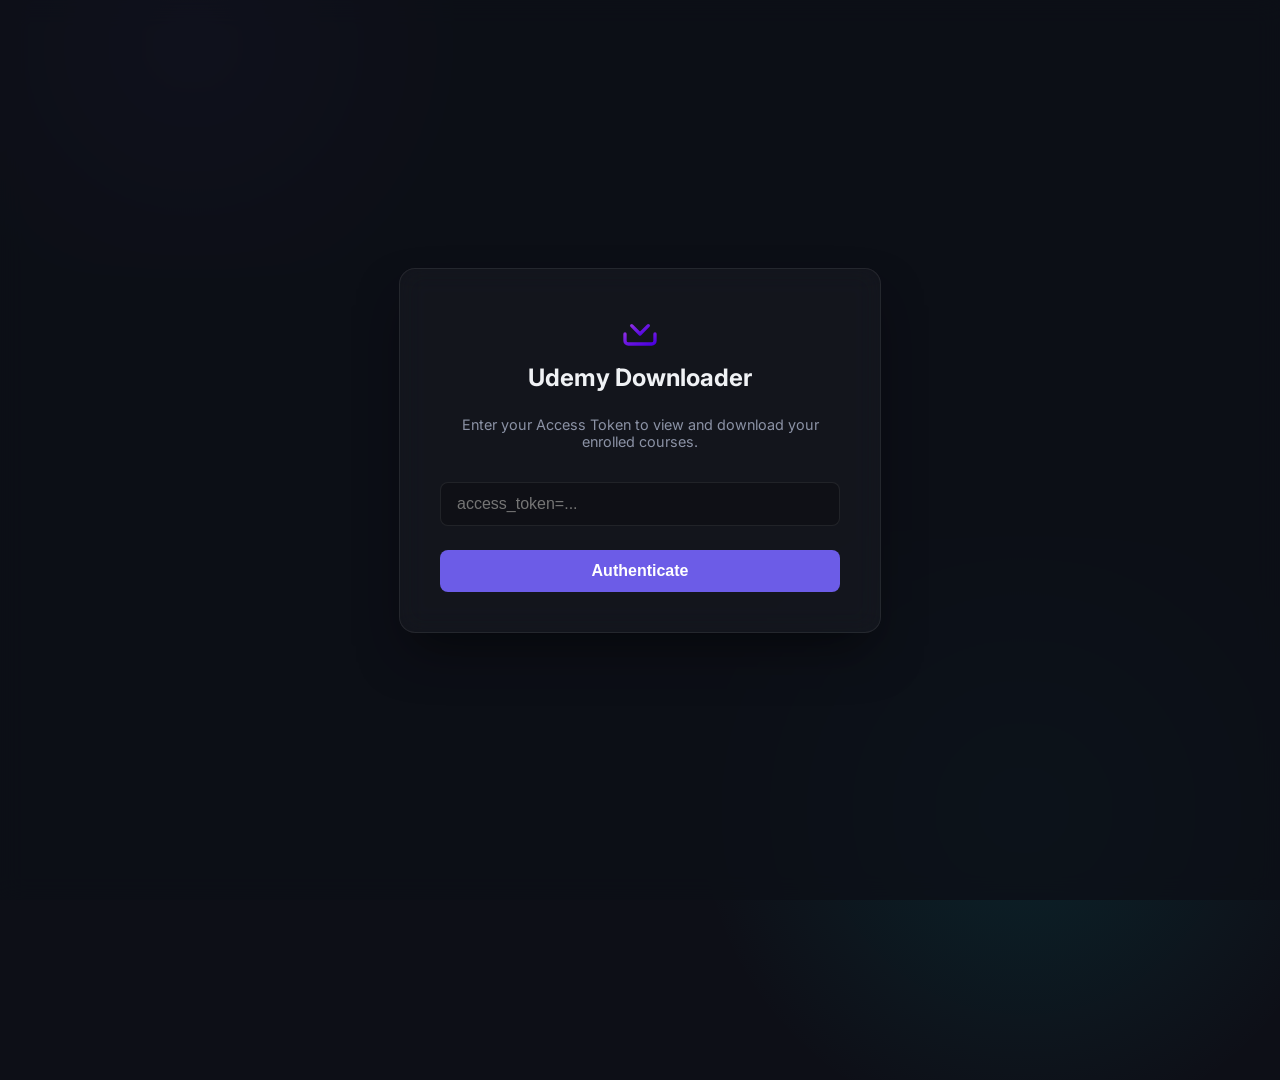
==== public/index.html @ 8dd05d6f "first commit" ====
<!doctype html>
<html lang="en">
  <head>
    <meta charset="UTF-8" />
    <meta name="viewport" content="width=device-width, initial-scale=1.0" />
    <title>Udemy Web Downloader</title>
    <link
      href="https://fonts.googleapis.com/css2?family=Inter:wght@300;400;500;600;700&display=swap"
      rel="stylesheet"
    />
    <link rel="stylesheet" href="style.css" />
  </head>
  <body>
    <!-- Login Modal -->
    <div id="login-overlay" class="overlay active">
      <div class="glass-panel login-card">
        <div class="logo-area">
          <svg
            width="40"
            height="40"
            viewBox="0 0 24 24"
            fill="none"
            stroke="url(#gradient)"
            stroke-width="2"
            stroke-linecap="round"
            stroke-linejoin="round"
          >
            <defs>
              <linearGradient id="gradient" x1="0%" y1="0%" x2="100%" y2="100%">
                <stop offset="0%" stop-color="#8a2be2" />
                <stop offset="100%" stop-color="#4a00e0" />
              </linearGradient>
            </defs>
            <path d="M21 15v4a2 2 0 0 1-2 2H5a2 2 0 0 1-2-2v-4"></path>
            <polyline points="7 10 12 15 17 10"></polyline>
            <line x1="12" y1="15" x2="12" y2="3"></line>
          </svg>
          <h2>Udemy Downloader</h2>
        </div>
        <p class="subtitle">
          Enter your Access Token to view and download your enrolled courses.
        </p>

        <form id="login-form">
          <div class="input-group">
            <input
              type="password"
              id="access-token"
              placeholder="access_token=..."
              required
            />
          </div>
          <button type="submit" id="login-btn" class="primary-btn">
            <span class="btn-text">Authenticate</span>
            <div class="spinner hidden"></div>
          </button>
          <div id="login-error" class="error-msg hidden"></div>
        </form>
      </div>
    </div>

    <!-- Main Dashboard Application -->
    <div id="app-container" class="container hidden">
      <header class="glass-header">
        <div class="header-left">
          <h2>My Courses</h2>
        </div>
        <div class="header-right">
          <button id="logout-btn" class="secondary-btn">Logout</button>
        </div>
      </header>

      <!-- Course Grid -->
      <main id="dashboard-view" class="view active">
        <div class="grid-header">
          <h3>Select a course to download</h3>
          <div class="search-bar">
            <input
              type="text"
              id="course-search"
              placeholder="Search courses..."
            />
          </div>
        </div>
        <div id="courses-grid" class="courses-grid">
          <!-- Courses injected via JS -->
        </div>
      </main>

      <!-- Course Detail / Curriculum View -->
      <main id="course-detail-view" class="view hidden">
        <div class="detail-header">
          <button id="back-btn" class="text-btn">← Back to Courses</button>
          <h2 id="detail-course-title">Course Title</h2>
        </div>

        <div id="curriculum-container" class="curriculum-container glass-panel">
          <div class="curr-loading">
            <div class="spinner large"></div>
            <p>Fetching curriculum...</p>
          </div>
          <!-- Content injected via JS -->
        </div>
      </main>
    </div>

    <script src="app.js"></script>
  </body>
</html>
---- public/style.css ----
:root {
  --bg-color: #0d0f17;
  --panel-bg: rgba(255, 255, 255, 0.03);
  --panel-border: rgba(255, 255, 255, 0.08);
  --text-primary: #f0f2f5;
  --text-sec: #8b92a5;
  --accent: #6c5ce7;
  --accent-hover: #5a4bcf;
  --success: #00d2d3;
  --error: #ff6b6b;
  --locked: #feca57;
  --blur: blur(12px);
}

body {
  margin: 0;
  padding: 0;
  font-family: "Inter", sans-serif;
  background: var(--bg-color);
  color: var(--text-primary);
  overflow-x: hidden;
  min-height: 100vh;
}

body::before {
  content: "";
  position: absolute;
  top: -20%;
  left: -10%;
  width: 50%;
  height: 50%;
  background: radial-gradient(
    circle,
    rgba(108, 92, 231, 0.15) 0%,
    rgba(13, 15, 23, 0) 70%
  );
  z-index: -1;
}

body::after {
  content: "";
  position: absolute;
  bottom: -20%;
  right: -10%;
  width: 60%;
  height: 60%;
  background: radial-gradient(
    circle,
    rgba(0, 210, 211, 0.1) 0%,
    rgba(13, 15, 23, 0) 70%
  );
  z-index: -1;
}

.hidden {
  display: none !important;
}

/* Overlay & Login */
.overlay {
  position: fixed;
  top: 0;
  left: 0;
  right: 0;
  bottom: 0;
  display: flex;
  justify-content: center;
  align-items: center;
  background: rgba(13, 15, 23, 0.8);
  backdrop-filter: var(--blur);
  z-index: 1000;
}

.glass-panel {
  background: var(--panel-bg);
  border: 1px solid var(--panel-border);
  backdrop-filter: var(--blur);
  border-radius: 16px;
  box-shadow: 0 25px 50px -12px rgba(0, 0, 0, 0.5);
}

.login-card {
  padding: 2.5rem;
  width: 100%;
  max-width: 400px;
  text-align: center;
}

.logo-area {
  margin-bottom: 1.5rem;
}
.logo-area h2 {
  margin: 10px 0 0 0;
  font-size: 1.5rem;
}
.subtitle {
  color: var(--text-sec);
  font-size: 0.9rem;
  margin-bottom: 2rem;
}

.input-group input {
  width: 100%;
  padding: 12px 16px;
  background: rgba(0, 0, 0, 0.2);
  border: 1px solid var(--panel-border);
  border-radius: 8px;
  color: var(--text-primary);
  font-size: 1rem;
  outline: none;
  transition: 0.3s;
  box-sizing: border-box;
}

.input-group input:focus {
  border-color: var(--accent);
}

.primary-btn {
  width: 100%;
  padding: 12px;
  margin-top: 1.5rem;
  background: var(--accent);
  color: white;
  border: none;
  border-radius: 8px;
  font-size: 1rem;
  font-weight: 600;
  cursor: pointer;
  transition: 0.3s;
  display: flex;
  justify-content: center;
  align-items: center;
  gap: 10px;
}

.primary-btn:hover {
  background: var(--accent-hover);
  transform: translateY(-2px);
}

/* Containers */
.container {
  max-width: 1200px;
  margin: 0 auto;
  padding: 2rem;
}

.glass-header {
  display: flex;
  justify-content: space-between;
  align-items: center;
  padding-bottom: 2rem;
  border-bottom: 1px solid var(--panel-border);
  margin-bottom: 2rem;
}

.secondary-btn {
  padding: 8px 16px;
  background: transparent;
  border: 1px solid var(--panel-border);
  color: var(--text-primary);
  border-radius: 6px;
  cursor: pointer;
  transition: 0.3s;
}
.secondary-btn:hover {
  background: rgba(255, 255, 255, 0.05);
}

.text-btn {
  background: none;
  border: none;
  color: var(--text-sec);
  cursor: pointer;
  font-size: 0.9rem;
  padding: 0;
  transition: 0.3s;
}
.text-btn:hover {
  color: var(--text-primary);
}

/* Course Grid */
.grid-header {
  display: flex;
  justify-content: space-between;
  align-items: center;
  margin-bottom: 1.5rem;
}

#course-search {
  padding: 10px 16px;
  border-radius: 20px;
  border: 1px solid var(--panel-border);
  background: var(--panel-bg);
  color: white;
  width: 250px;
  outline: none;
}

.courses-grid {
  display: grid;
  grid-template-columns: repeat(auto-fill, minmax(280px, 1fr));
  gap: 1.5rem;
}

.course-card {
  background: var(--panel-bg);
  border: 1px solid var(--panel-border);
  border-radius: 12px;
  padding: 1.5rem;
  cursor: pointer;
  transition: 0.3s;
  display: flex;
  flex-direction: column;
}

.course-card:hover {
  transform: translateY(-5px);
  border-color: var(--accent);
  box-shadow: 0 10px 20px rgba(0, 0, 0, 0.2);
}

.course-title {
  font-size: 1.1rem;
  font-weight: 600;
  margin: 0 0 10px 0;
  line-height: 1.4;
  display: -webkit-box;
  -webkit-line-clamp: 2;
  -webkit-box-orient: vertical;
  overflow: hidden;
}

.course-meta {
  margin-top: auto;
  color: var(--text-sec);
  font-size: 0.85rem;
  padding-top: 15px;
}

/* Curriculum View */
.detail-header {
  margin-bottom: 2rem;
}
.detail-header h2 {
  margin: 10px 0 0 0;
  font-size: 1.8rem;
}

.curriculum-container {
  padding: 2rem;
}

.chapter-box {
  margin-bottom: 1.5rem;
  background: rgba(0, 0, 0, 0.15);
  border-radius: 8px;
  overflow: hidden;
}

.chapter-title {
  padding: 1rem 1.5rem;
  background: rgba(255, 255, 255, 0.02);
  margin: 0;
  font-size: 1.1rem;
  border-bottom: 1px solid var(--panel-border);
}

.lecture-list {
  list-style: none;
  padding: 0;
  margin: 0;
}

.lecture-item {
  padding: 1rem 1.5rem;
  display: flex;
  justify-content: space-between;
  align-items: center;
  border-bottom: 1px solid rgba(255, 255, 255, 0.03);
  transition: 0.2s;
}
.lecture-item:last-child {
  border-bottom: none;
}
.lecture-item:hover {
  background: rgba(255, 255, 255, 0.05);
}

.lecture-info {
  flex: 1;
  display: flex;
  align-items: center;
  gap: 10px;
}
.lecture-icon {
  color: var(--accent);
}

.lecture-actions {
  display: flex;
  gap: 10px;
}

.dl-btn {
  padding: 6px 12px;
  border-radius: 4px;
  border: none;
  background: rgba(108, 92, 231, 0.2);
  color: #a29bfe;
  font-size: 0.85rem;
  cursor: pointer;
  transition: 0.2s;
  display: flex;
  align-items: center;
  gap: 5px;
}
.dl-btn:hover:not(:disabled) {
  background: var(--accent);
  color: white;
}
.dl-btn:disabled {
  opacity: 0.5;
  cursor: not-allowed;
}

.badge-locked {
  background: rgba(254, 202, 87, 0.1);
  color: var(--locked);
  padding: 4px 8px;
  border-radius: 4px;
  font-size: 0.75rem;
  display: flex;
  align-items: center;
  gap: 5px;
}

.badge-attachment {
  background: rgba(0, 210, 211, 0.1);
  color: var(--success);
  border: 1px solid rgba(0, 210, 211, 0.2);
}

.error-msg {
  color: var(--error);
  margin-top: 10px;
  font-size: 0.9rem;
}

/* Spinner */
.spinner {
  width: 20px;
  height: 20px;
  border: 2px solid rgba(255, 255, 255, 0.3);
  border-radius: 50%;
  border-top-color: #fff;
  animation: spin 1s ease-in-out infinite;
}
.spinner.large {
  width: 40px;
  height: 40px;
  border-width: 3px;
  margin: 0 auto 15px auto;
  border-top-color: var(--accent);
}
@keyframes spin {
  to {
    transform: rotate(360deg);
  }
}
.curr-loading {
  text-align: center;
  padding: 3rem;
  color: var(--text-sec);
}
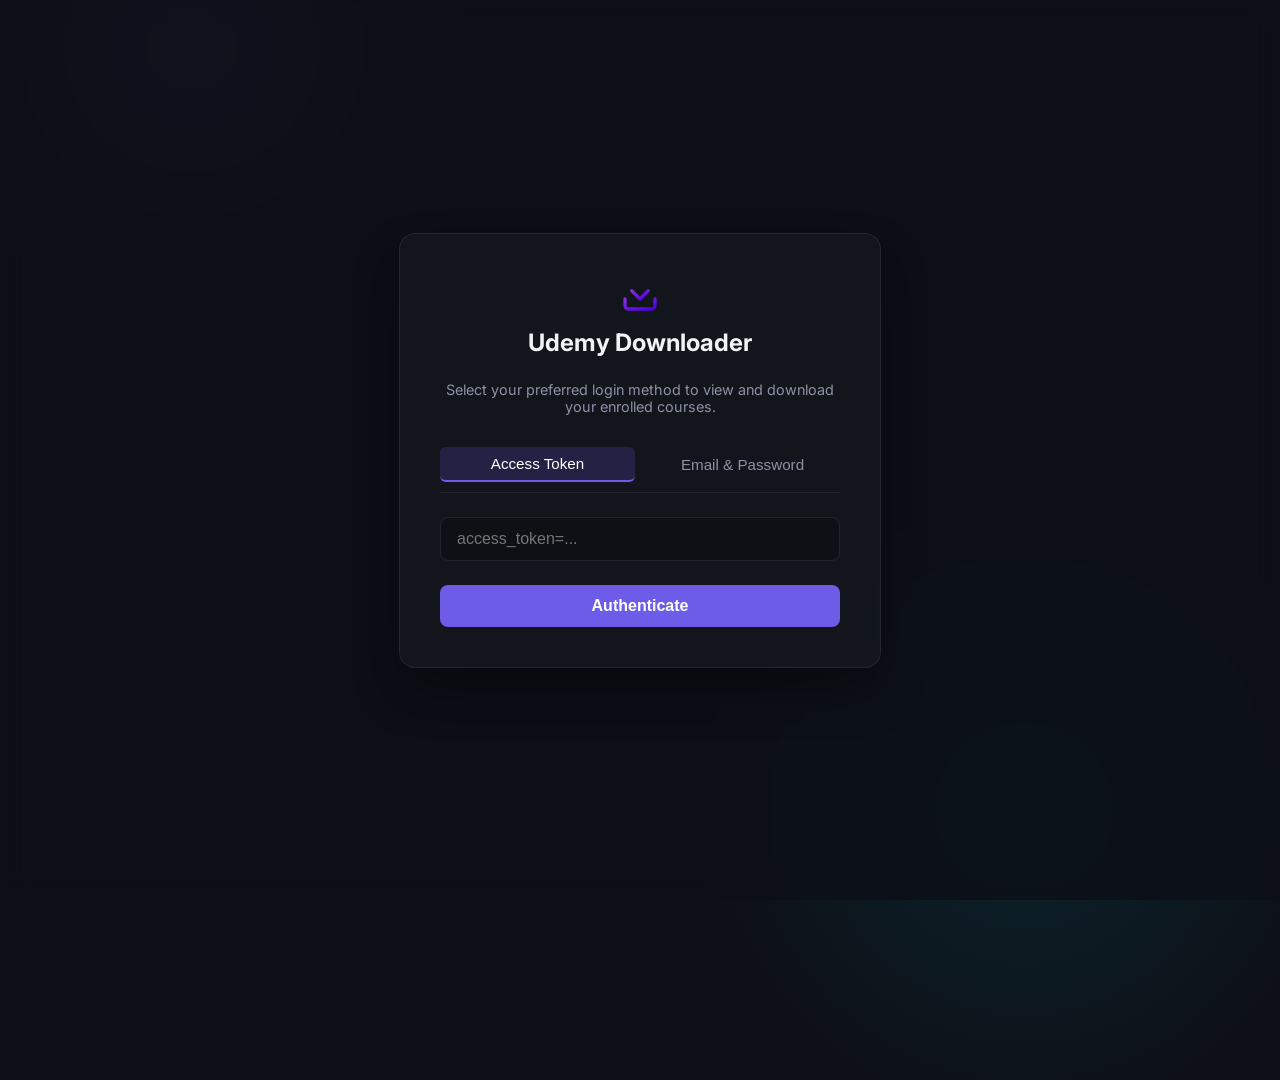
==== commit 71a4dcce: "added login via credentials and select video quality" ====
--- a/public/index.html
+++ b/public/index.html
@@ -38,17 +38,31 @@
           <h2>Udemy Downloader</h2>
         </div>
         <p class="subtitle">
-          Enter your Access Token to view and download your enrolled courses.
+          Select your preferred login method to view and download your enrolled courses.
         </p>
 
         <form id="login-form">
-          <div class="input-group">
-            <input
-              type="password"
-              id="access-token"
-              placeholder="access_token=..."
-              required
-            />
+          <div class="login-tabs">
+            <button type="button" class="tab-btn active" data-tab="token-tab">Access Token</button>
+            <button type="button" class="tab-btn" data-tab="cred-tab">Email & Password</button>
+          </div>
+          
+          <div id="token-tab" class="tab-content active">
+            <div class="input-group">
+              <input type="password" id="access-token" placeholder="access_token=..." />
+            </div>
+          </div>
+          
+          <div id="cred-tab" class="tab-content hidden">
+            <div class="input-group" style="margin-bottom: 10px;">
+              <input type="email" id="login-email" placeholder="Email Address" />
+            </div>
+            <div class="input-group">
+              <input type="password" id="login-password" placeholder="Password" />
+            </div>
+            <p style="font-size: 0.8rem; color: var(--locked); margin-top: 10px; text-align: left; line-height: 1.4;">
+              ⚠️ Warning: Email/Password login may fail if Udemy triggers a Captcha. The Access Token method is recommended.
+            </p>
           </div>
           <button type="submit" id="login-btn" class="primary-btn">
             <span class="btn-text">Authenticate</span>
--- a/public/style.css
+++ b/public/style.css
@@ -189,6 +189,53 @@
   margin-bottom: 1.5rem;
 }
 
+/* Tabs */
+.login-tabs {
+  display: flex;
+  gap: 10px;
+  margin-bottom: 1.5rem;
+  border-bottom: 1px solid var(--panel-border);
+  padding-bottom: 10px;
+}
+.tab-btn {
+  flex: 1;
+  background: transparent;
+  border: none;
+  color: var(--text-sec);
+  padding: 8px 10px;
+  font-size: 0.95rem;
+  font-weight: 500;
+  cursor: pointer;
+  transition: 0.3s;
+  border-radius: 6px;
+}
+.tab-btn:hover {
+  color: var(--text-primary);
+  background: rgba(255, 255, 255, 0.05);
+}
+.tab-btn.active {
+  color: white;
+  background: rgba(108, 92, 231, 0.2);
+  border-bottom: 2px solid var(--accent);
+}
+
+/* Select Dropdown */
+.quality-select {
+  padding: 6px 10px;
+  background: rgba(0, 0, 0, 0.3);
+  border: 1px solid var(--panel-border);
+  color: var(--text-primary);
+  border-radius: 4px;
+  font-family: "Inter", sans-serif;
+  font-size: 0.85rem;
+  outline: none;
+  cursor: pointer;
+}
+.quality-select option {
+  background: var(--bg-color);
+  color: white;
+}
+
 #course-search {
   padding: 10px 16px;
   border-radius: 20px;
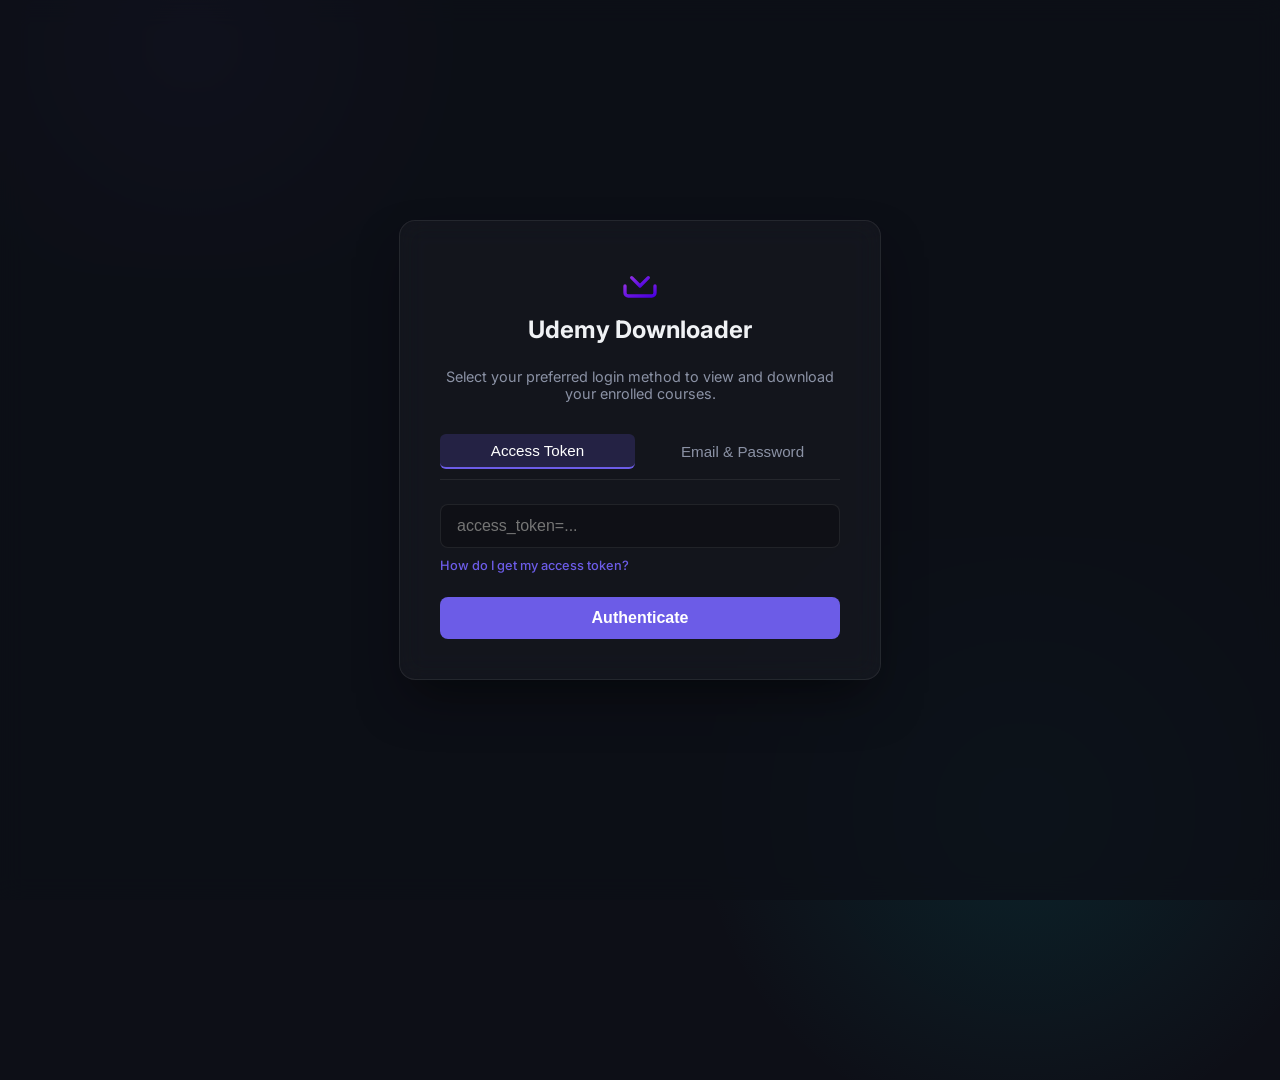
==== commit 1616022c: "feat(ui): add visual help modal for access_token extraction" ====
--- a/public/index.html
+++ b/public/index.html
@@ -51,6 +51,9 @@
             <div class="input-group">
               <input type="password" id="access-token" placeholder="access_token=..." />
             </div>
+            <p style="font-size: 0.8rem; margin-top: 10px; text-align: left;">
+              <a href="#" id="help-link" class="help-link">How do I get my access token?</a>
+            </p>
           </div>
           
           <div id="cred-tab" class="tab-content hidden">
@@ -61,7 +64,7 @@
               <input type="password" id="login-password" placeholder="Password" />
             </div>
             <p style="font-size: 0.8rem; color: var(--locked); margin-top: 10px; text-align: left; line-height: 1.4;">
-              ⚠️ Warning: Email/Password login may fail if Udemy triggers a Captcha. The Access Token method is recommended.
+              ⚠️ Warning: Udemy may enforce a 6-digit OTP code or Captcha lock. If this occurs, please fallback to using the Access Token method.
             </p>
           </div>
           <button type="submit" id="login-btn" class="primary-btn">
@@ -118,6 +121,27 @@
       </main>
     </div>
 
+    <!-- Help Modal -->
+    <div id="help-modal" class="overlay hidden">
+      <div class="glass-panel help-card">
+        <div class="help-header">
+          <h3>How to get your Access Token</h3>
+          <button id="close-help" class="close-btn">&times;</button>
+        </div>
+        <div class="help-content">
+          <ol>
+            <li>Open a new tab and go to <strong>udemy.com</strong>.</li>
+            <li>Log in to your Udemy account normally.</li>
+            <li>Press <strong>F12</strong> (or Right-Click &rarr; Inspect) to open Developer Tools.</li>
+            <li>Go to the <strong>Application</strong> tab (in Chrome/Edge) or <strong>Storage</strong> tab (in Firefox).</li>
+            <li>On the left sidebar, expand <strong>Cookies</strong> and click on <code>https://www.udemy.com</code>.</li>
+            <li>Search for the name <strong>access_token</strong> in the list.</li>
+            <li>Double-click its <strong>Value</strong>, copy it, and paste it here!</li>
+          </ol>
+        </div>
+      </div>
+    </div>
+
     <script src="app.js"></script>
   </body>
 </html>
--- a/public/style.css
+++ b/public/style.css
@@ -422,3 +422,63 @@
   padding: 3rem;
   color: var(--text-sec);
 }
+
+/* Help Modal / Link */
+.help-link {
+  color: var(--accent);
+  text-decoration: none;
+  font-weight: 500;
+  transition: 0.3s;
+}
+.help-link:hover {
+  color: var(--accent-hover);
+  text-decoration: underline;
+}
+
+.help-card {
+  padding: 2rem;
+  width: 90%;
+  max-width: 500px;
+}
+
+.help-header {
+  display: flex;
+  justify-content: space-between;
+  align-items: center;
+  border-bottom: 1px solid var(--panel-border);
+  padding-bottom: 1rem;
+  margin-bottom: 1rem;
+}
+
+.help-header h3 {
+  margin: 0;
+  font-size: 1.25rem;
+}
+
+.close-btn {
+  background: none;
+  border: none;
+  color: var(--text-sec);
+  font-size: 1.5rem;
+  cursor: pointer;
+  transition: 0.3s;
+}
+.close-btn:hover {
+  color: var(--error);
+}
+
+.help-content ol {
+  line-height: 1.6;
+  color: var(--text-primary);
+  padding-left: 1.2rem;
+  margin: 0;
+}
+.help-content li {
+  margin-bottom: 10px;
+}
+.help-content code {
+  background: rgba(255, 255, 255, 0.1);
+  padding: 2px 6px;
+  border-radius: 4px;
+  color: var(--locked);
+}
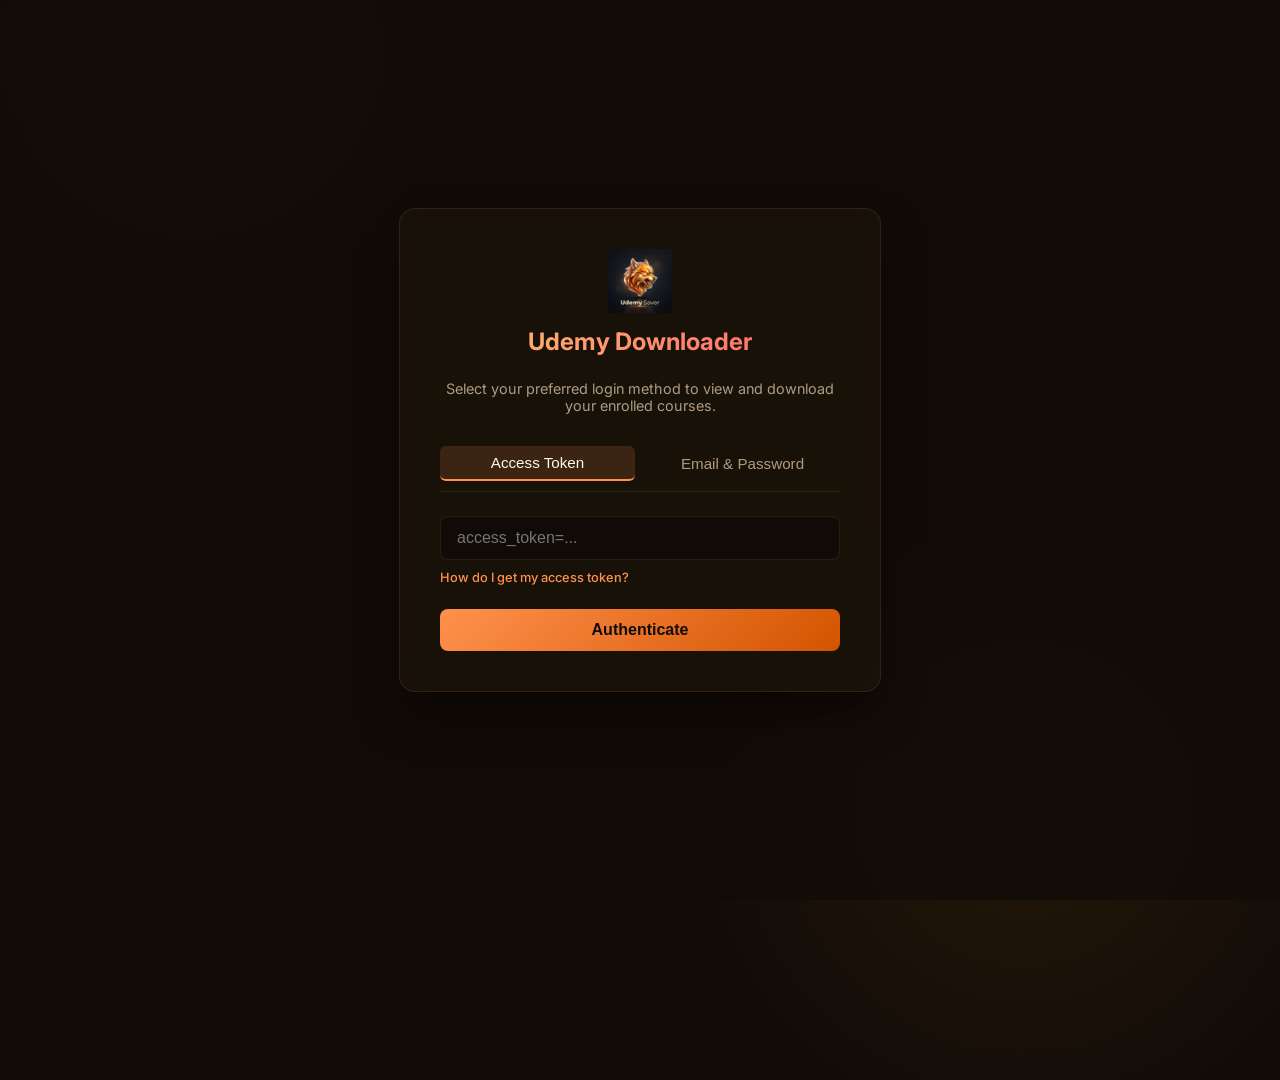
==== commit 42305e8a: "feat: implement browser extension, rapid watermarking, orange brand redesign, and deployment configs" ====
--- a/public/index.html
+++ b/public/index.html
@@ -4,6 +4,7 @@
     <meta charset="UTF-8" />
     <meta name="viewport" content="width=device-width, initial-scale=1.0" />
     <title>Udemy Web Downloader</title>
+    <link rel="icon" type="image/png" href="favicon.png" />
     <link
       href="https://fonts.googleapis.com/css2?family=Inter:wght@300;400;500;600;700&display=swap"
       rel="stylesheet"
@@ -15,26 +16,7 @@
     <div id="login-overlay" class="overlay active">
       <div class="glass-panel login-card">
         <div class="logo-area">
-          <svg
-            width="40"
-            height="40"
-            viewBox="0 0 24 24"
-            fill="none"
-            stroke="url(#gradient)"
-            stroke-width="2"
-            stroke-linecap="round"
-            stroke-linejoin="round"
-          >
-            <defs>
-              <linearGradient id="gradient" x1="0%" y1="0%" x2="100%" y2="100%">
-                <stop offset="0%" stop-color="#8a2be2" />
-                <stop offset="100%" stop-color="#4a00e0" />
-              </linearGradient>
-            </defs>
-            <path d="M21 15v4a2 2 0 0 1-2 2H5a2 2 0 0 1-2-2v-4"></path>
-            <polyline points="7 10 12 15 17 10"></polyline>
-            <line x1="12" y1="15" x2="12" y2="3"></line>
-          </svg>
+          <img src="logo.png" alt="Udemy Saver Logo" />
           <h2>Udemy Downloader</h2>
         </div>
         <p class="subtitle">
--- a/public/style.css
+++ b/public/style.css
@@ -1,14 +1,14 @@
 :root {
-  --bg-color: #0d0f17;
-  --panel-bg: rgba(255, 255, 255, 0.03);
-  --panel-border: rgba(255, 255, 255, 0.08);
-  --text-primary: #f0f2f5;
-  --text-sec: #8b92a5;
-  --accent: #6c5ce7;
-  --accent-hover: #5a4bcf;
-  --success: #00d2d3;
-  --error: #ff6b6b;
-  --locked: #feca57;
+  --bg-color: #120c08;
+  --panel-bg: rgba(255, 200, 100, 0.03);
+  --panel-border: rgba(255, 200, 100, 0.1);
+  --text-primary: #fff8eb;
+  --text-sec: #b09a82;
+  --accent: #ff914d;
+  --accent-hover: #ff7622;
+  --success: #f39c12;
+  --error: #e74c3c;
+  --locked: #d35400;
   --blur: blur(12px);
 }
 
@@ -31,8 +31,8 @@
   height: 50%;
   background: radial-gradient(
     circle,
-    rgba(108, 92, 231, 0.15) 0%,
-    rgba(13, 15, 23, 0) 70%
+    rgba(255, 145, 77, 0.12) 0%,
+    rgba(18, 12, 8, 0) 70%
   );
   z-index: -1;
 }
@@ -46,8 +46,8 @@
   height: 60%;
   background: radial-gradient(
     circle,
-    rgba(0, 210, 211, 0.1) 0%,
-    rgba(13, 15, 23, 0) 70%
+    rgba(243, 156, 18, 0.08) 0%,
+    rgba(18, 12, 8, 0) 70%
   );
   z-index: -1;
 }
@@ -66,7 +66,7 @@
   display: flex;
   justify-content: center;
   align-items: center;
-  background: rgba(13, 15, 23, 0.8);
+  background: rgba(18, 12, 8, 0.85);
   backdrop-filter: var(--blur);
   z-index: 1000;
 }
@@ -76,7 +76,7 @@
   border: 1px solid var(--panel-border);
   backdrop-filter: var(--blur);
   border-radius: 16px;
-  box-shadow: 0 25px 50px -12px rgba(0, 0, 0, 0.5);
+  box-shadow: 0 25px 50px -12px rgba(0, 0, 0, 0.6);
 }
 
 .login-card {
@@ -89,9 +89,16 @@
 .logo-area {
   margin-bottom: 1.5rem;
 }
+.logo-area img {
+  width: 64px;
+  height: 64px;
+}
 .logo-area h2 {
   margin: 10px 0 0 0;
   font-size: 1.5rem;
+  background: linear-gradient(135deg, #ffc371, #ff5f6d);
+  -webkit-background-clip: text;
+  -webkit-text-fill-color: transparent;
 }
 .subtitle {
   color: var(--text-sec);
@@ -102,7 +109,7 @@
 .input-group input {
   width: 100%;
   padding: 12px 16px;
-  background: rgba(0, 0, 0, 0.2);
+  background: rgba(0, 0, 0, 0.3);
   border: 1px solid var(--panel-border);
   border-radius: 8px;
   color: var(--text-primary);
@@ -114,18 +121,19 @@
 
 .input-group input:focus {
   border-color: var(--accent);
+  box-shadow: 0 0 8px rgba(255, 145, 77, 0.3);
 }
 
 .primary-btn {
   width: 100%;
   padding: 12px;
   margin-top: 1.5rem;
-  background: var(--accent);
-  color: white;
+  background: linear-gradient(135deg, var(--accent) 0%, #d35400 100%);
+  color: #120c08;
   border: none;
   border-radius: 8px;
   font-size: 1rem;
-  font-weight: 600;
+  font-weight: 700;
   cursor: pointer;
   transition: 0.3s;
   display: flex;
@@ -135,8 +143,8 @@
 }
 
 .primary-btn:hover {
-  background: var(--accent-hover);
   transform: translateY(-2px);
+  box-shadow: 0 6px 20px rgba(255, 145, 77, 0.4);
 }
 
 /* Containers */
@@ -165,7 +173,8 @@
   transition: 0.3s;
 }
 .secondary-btn:hover {
-  background: rgba(255, 255, 255, 0.05);
+  background: rgba(255, 145, 77, 0.1);
+  border-color: var(--accent);
 }
 
 .text-btn {
@@ -178,7 +187,7 @@
   transition: 0.3s;
 }
 .text-btn:hover {
-  color: var(--text-primary);
+  color: var(--accent);
 }
 
 /* Course Grid */
@@ -211,18 +220,18 @@
 }
 .tab-btn:hover {
   color: var(--text-primary);
-  background: rgba(255, 255, 255, 0.05);
+  background: rgba(255, 200, 100, 0.05);
 }
 .tab-btn.active {
-  color: white;
-  background: rgba(108, 92, 231, 0.2);
+  color: #fff8eb;
+  background: rgba(255, 145, 77, 0.15);
   border-bottom: 2px solid var(--accent);
 }
 
 /* Select Dropdown */
 .quality-select {
   padding: 6px 10px;
-  background: rgba(0, 0, 0, 0.3);
+  background: rgba(0, 0, 0, 0.4);
   border: 1px solid var(--panel-border);
   color: var(--text-primary);
   border-radius: 4px;
@@ -240,10 +249,13 @@
   padding: 10px 16px;
   border-radius: 20px;
   border: 1px solid var(--panel-border);
-  background: var(--panel-bg);
+  background: rgba(0, 0, 0, 0.2);
   color: white;
   width: 250px;
   outline: none;
+}
+#course-search:focus {
+  border-color: var(--accent);
 }
 
 .courses-grid {
@@ -266,7 +278,7 @@
 .course-card:hover {
   transform: translateY(-5px);
   border-color: var(--accent);
-  box-shadow: 0 10px 20px rgba(0, 0, 0, 0.2);
+  box-shadow: 0 10px 25px rgba(255, 145, 77, 0.15);
 }
 
 .course-title {
@@ -302,17 +314,19 @@
 
 .chapter-box {
   margin-bottom: 1.5rem;
-  background: rgba(0, 0, 0, 0.15);
+  background: rgba(0, 0, 0, 0.2);
   border-radius: 8px;
   overflow: hidden;
+  border: 1px solid rgba(255, 200, 100, 0.05);
 }
 
 .chapter-title {
   padding: 1rem 1.5rem;
-  background: rgba(255, 255, 255, 0.02);
+  background: rgba(255, 200, 100, 0.05);
   margin: 0;
   font-size: 1.1rem;
   border-bottom: 1px solid var(--panel-border);
+  color: #ffd89c;
 }
 
 .lecture-list {
@@ -326,14 +340,14 @@
   display: flex;
   justify-content: space-between;
   align-items: center;
-  border-bottom: 1px solid rgba(255, 255, 255, 0.03);
+  border-bottom: 1px solid rgba(255, 200, 100, 0.05);
   transition: 0.2s;
 }
 .lecture-item:last-child {
   border-bottom: none;
 }
 .lecture-item:hover {
-  background: rgba(255, 255, 255, 0.05);
+  background: rgba(255, 200, 100, 0.05);
 }
 
 .lecture-info {
@@ -354,9 +368,9 @@
 .dl-btn {
   padding: 6px 12px;
   border-radius: 4px;
-  border: none;
-  background: rgba(108, 92, 231, 0.2);
-  color: #a29bfe;
+  border: 1px solid var(--accent);
+  background: rgba(255, 145, 77, 0.1);
+  color: var(--accent);
   font-size: 0.85rem;
   cursor: pointer;
   transition: 0.2s;
@@ -366,15 +380,18 @@
 }
 .dl-btn:hover:not(:disabled) {
   background: var(--accent);
-  color: white;
+  color: #120c08;
+  font-weight: 500;
 }
 .dl-btn:disabled {
   opacity: 0.5;
   cursor: not-allowed;
+  border-color: var(--text-sec);
+  color: var(--text-sec);
 }
 
 .badge-locked {
-  background: rgba(254, 202, 87, 0.1);
+  background: rgba(211, 84, 0, 0.15);
   color: var(--locked);
   padding: 4px 8px;
   border-radius: 4px;
@@ -382,12 +399,13 @@
   display: flex;
   align-items: center;
   gap: 5px;
+  border: 1px solid rgba(211, 84, 0, 0.3);
 }
 
 .badge-attachment {
-  background: rgba(0, 210, 211, 0.1);
+  background: rgba(243, 156, 18, 0.1);
   color: var(--success);
-  border: 1px solid rgba(0, 210, 211, 0.2);
+  border: 1px solid rgba(243, 156, 18, 0.3);
 }
 
 .error-msg {
@@ -400,9 +418,9 @@
 .spinner {
   width: 20px;
   height: 20px;
-  border: 2px solid rgba(255, 255, 255, 0.3);
+  border: 2px solid rgba(255, 200, 100, 0.2);
   border-radius: 50%;
-  border-top-color: #fff;
+  border-top-color: var(--accent);
   animation: spin 1s ease-in-out infinite;
 }
 .spinner.large {
@@ -410,7 +428,6 @@
   height: 40px;
   border-width: 3px;
   margin: 0 auto 15px auto;
-  border-top-color: var(--accent);
 }
 @keyframes spin {
   to {
@@ -480,5 +497,5 @@
   background: rgba(255, 255, 255, 0.1);
   padding: 2px 6px;
   border-radius: 4px;
-  color: var(--locked);
-}
+  color: var(--accent);
+}
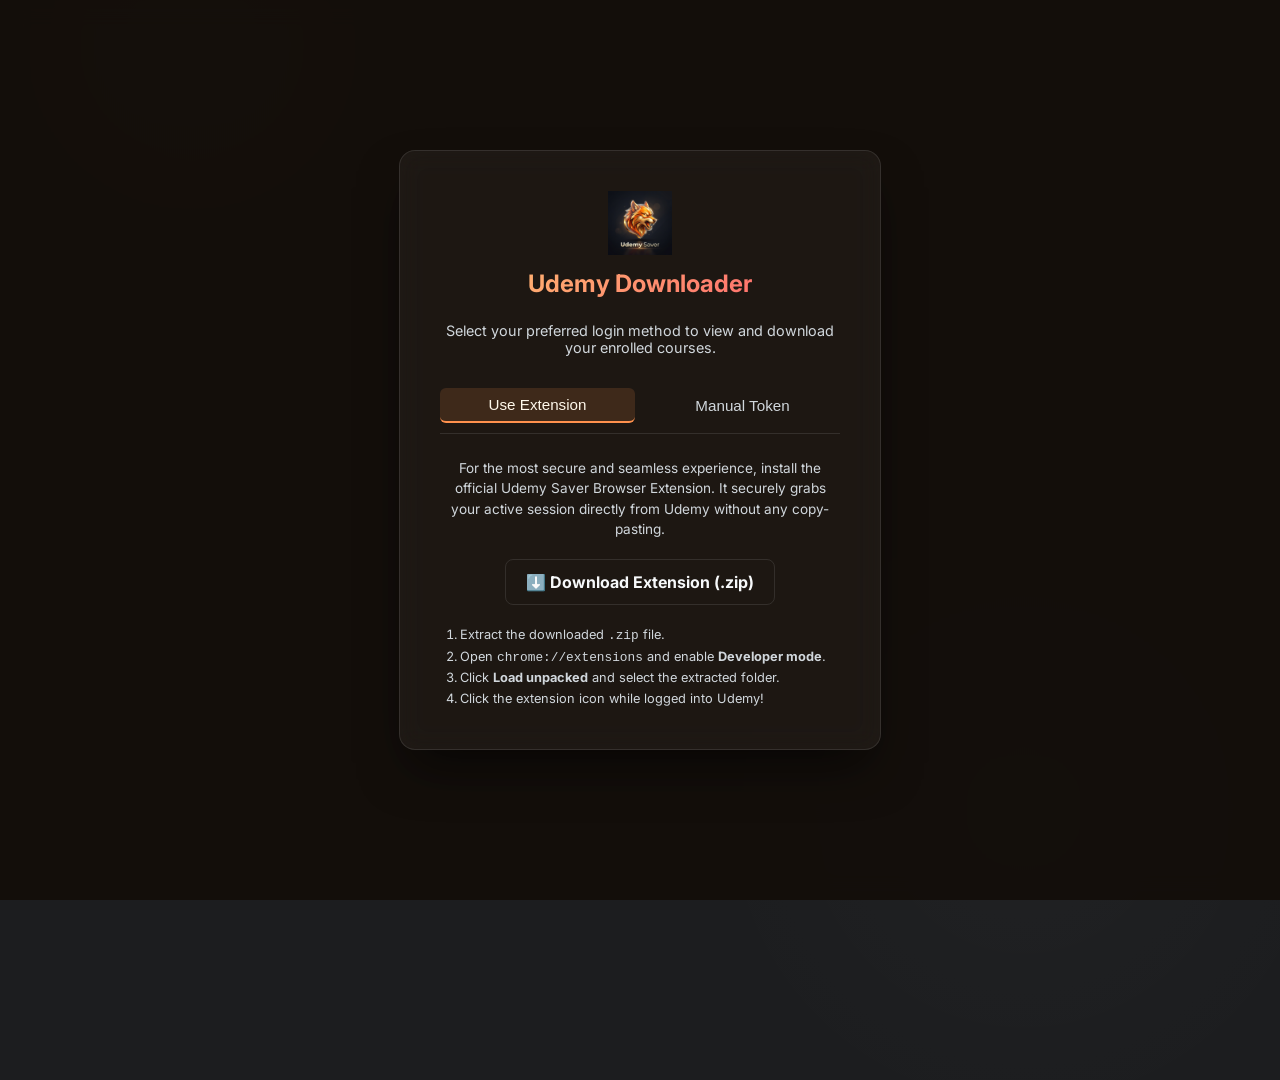
==== commit 6c0c6e44: "feat: promote browser extension as primary login method over manual token" ====
--- a/public/index.html
+++ b/public/index.html
@@ -25,11 +25,26 @@
 
         <form id="login-form">
           <div class="login-tabs">
-            <button type="button" class="tab-btn active" data-tab="token-tab">Access Token</button>
-            <button type="button" class="tab-btn" data-tab="cred-tab">Email & Password</button>
+            <button type="button" class="tab-btn active" data-tab="ext-tab">Use Extension</button>
+            <button type="button" class="tab-btn" data-tab="token-tab">Manual Token</button>
           </div>
           
-          <div id="token-tab" class="tab-content active">
+          <div id="ext-tab" class="tab-content active" style="text-align: center;">
+            <p style="font-size: 0.85rem; color: var(--text-sec); margin-bottom: 20px; line-height: 1.5;">
+              For the most secure and seamless experience, install the official Udemy Saver Browser Extension. It securely grabs your active session directly from Udemy without any copy-pasting.
+            </p>
+            <a href="udemy-saver-extension.zip" download class="secondary-btn" style="display: inline-block; text-decoration: none; padding: 12px 20px; font-weight: bold; margin-bottom: 20px; border-radius: 8px;">
+              ⬇️ Download Extension (.zip)
+            </a>
+            <ol style="font-size: 0.8rem; color: var(--text-sec); text-align: left; padding-left: 20px; margin: 0; line-height: 1.6;">
+              <li>Extract the downloaded <code>.zip</code> file.</li>
+              <li>Open <code>chrome://extensions</code> and enable <strong>Developer mode</strong>.</li>
+              <li>Click <strong>Load unpacked</strong> and select the extracted folder.</li>
+              <li>Click the extension icon while logged into Udemy!</li>
+            </ol>
+          </div>
+
+          <div id="token-tab" class="tab-content hidden">
             <div class="input-group">
               <input type="password" id="access-token" placeholder="access_token=..." />
             </div>
@@ -38,18 +53,7 @@
             </p>
           </div>
           
-          <div id="cred-tab" class="tab-content hidden">
-            <div class="input-group" style="margin-bottom: 10px;">
-              <input type="email" id="login-email" placeholder="Email Address" />
-            </div>
-            <div class="input-group">
-              <input type="password" id="login-password" placeholder="Password" />
-            </div>
-            <p style="font-size: 0.8rem; color: var(--locked); margin-top: 10px; text-align: left; line-height: 1.4;">
-              ⚠️ Warning: Udemy may enforce a 6-digit OTP code or Captcha lock. If this occurs, please fallback to using the Access Token method.
-            </p>
-          </div>
-          <button type="submit" id="login-btn" class="primary-btn">
+          <button type="submit" id="login-btn" class="primary-btn hidden">
             <span class="btn-text">Authenticate</span>
             <div class="spinner hidden"></div>
           </button>
--- a/public/style.css
+++ b/public/style.css
@@ -1,9 +1,9 @@
 :root {
-  --bg-color: #120c08;
-  --panel-bg: rgba(255, 200, 100, 0.03);
-  --panel-border: rgba(255, 200, 100, 0.1);
-  --text-primary: #fff8eb;
-  --text-sec: #b09a82;
+  --bg-color: #1c1d1f;
+  --panel-bg: rgba(255, 255, 255, 0.05);
+  --panel-border: rgba(255, 255, 255, 0.1);
+  --text-primary: #f7f9fa;
+  --text-sec: #d1d7dc;
   --accent: #ff914d;
   --accent-hover: #ff7622;
   --success: #f39c12;
@@ -31,8 +31,8 @@
   height: 50%;
   background: radial-gradient(
     circle,
-    rgba(255, 145, 77, 0.12) 0%,
-    rgba(18, 12, 8, 0) 70%
+    rgba(255, 145, 77, 0.05) 0%,
+    rgba(28, 29, 31, 0) 70%
   );
   z-index: -1;
 }
@@ -46,8 +46,8 @@
   height: 60%;
   background: radial-gradient(
     circle,
-    rgba(243, 156, 18, 0.08) 0%,
-    rgba(18, 12, 8, 0) 70%
+    rgba(255, 255, 255, 0.02) 0%,
+    rgba(28, 29, 31, 0) 70%
   );
   z-index: -1;
 }
